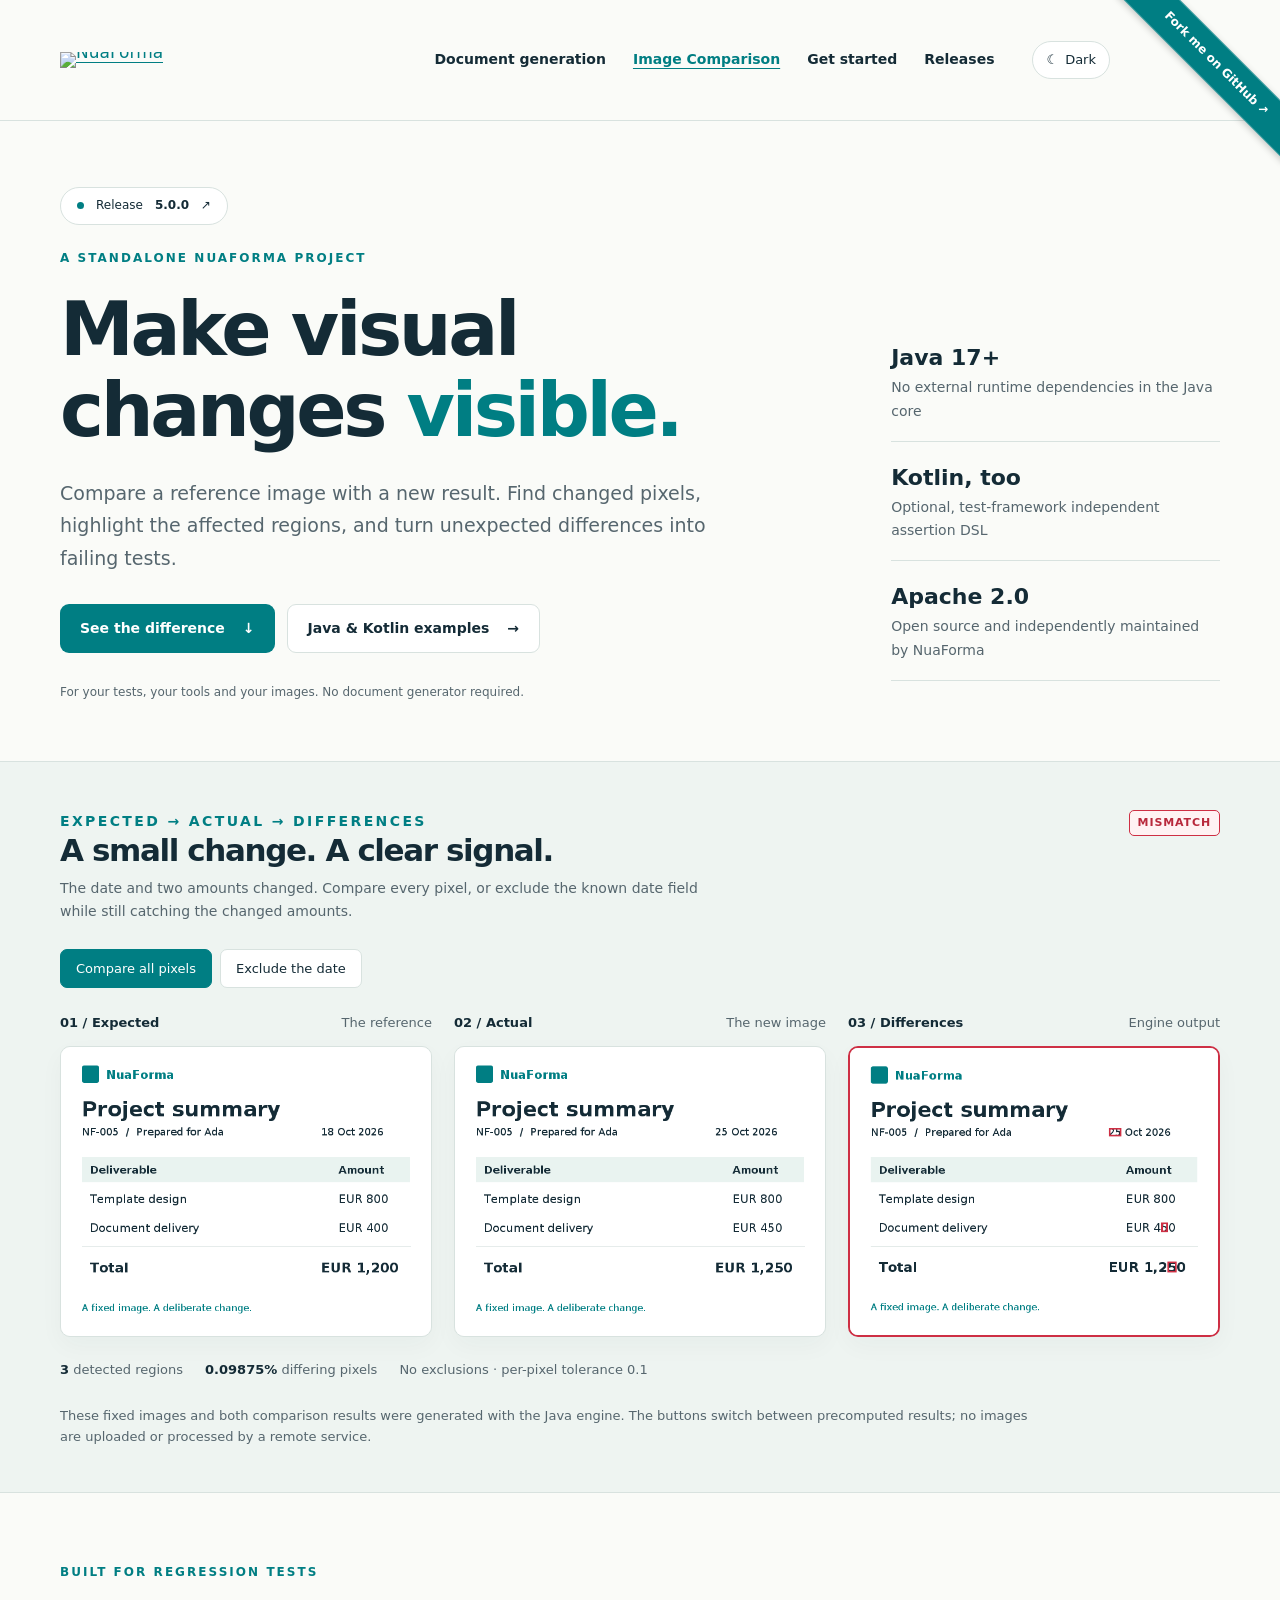
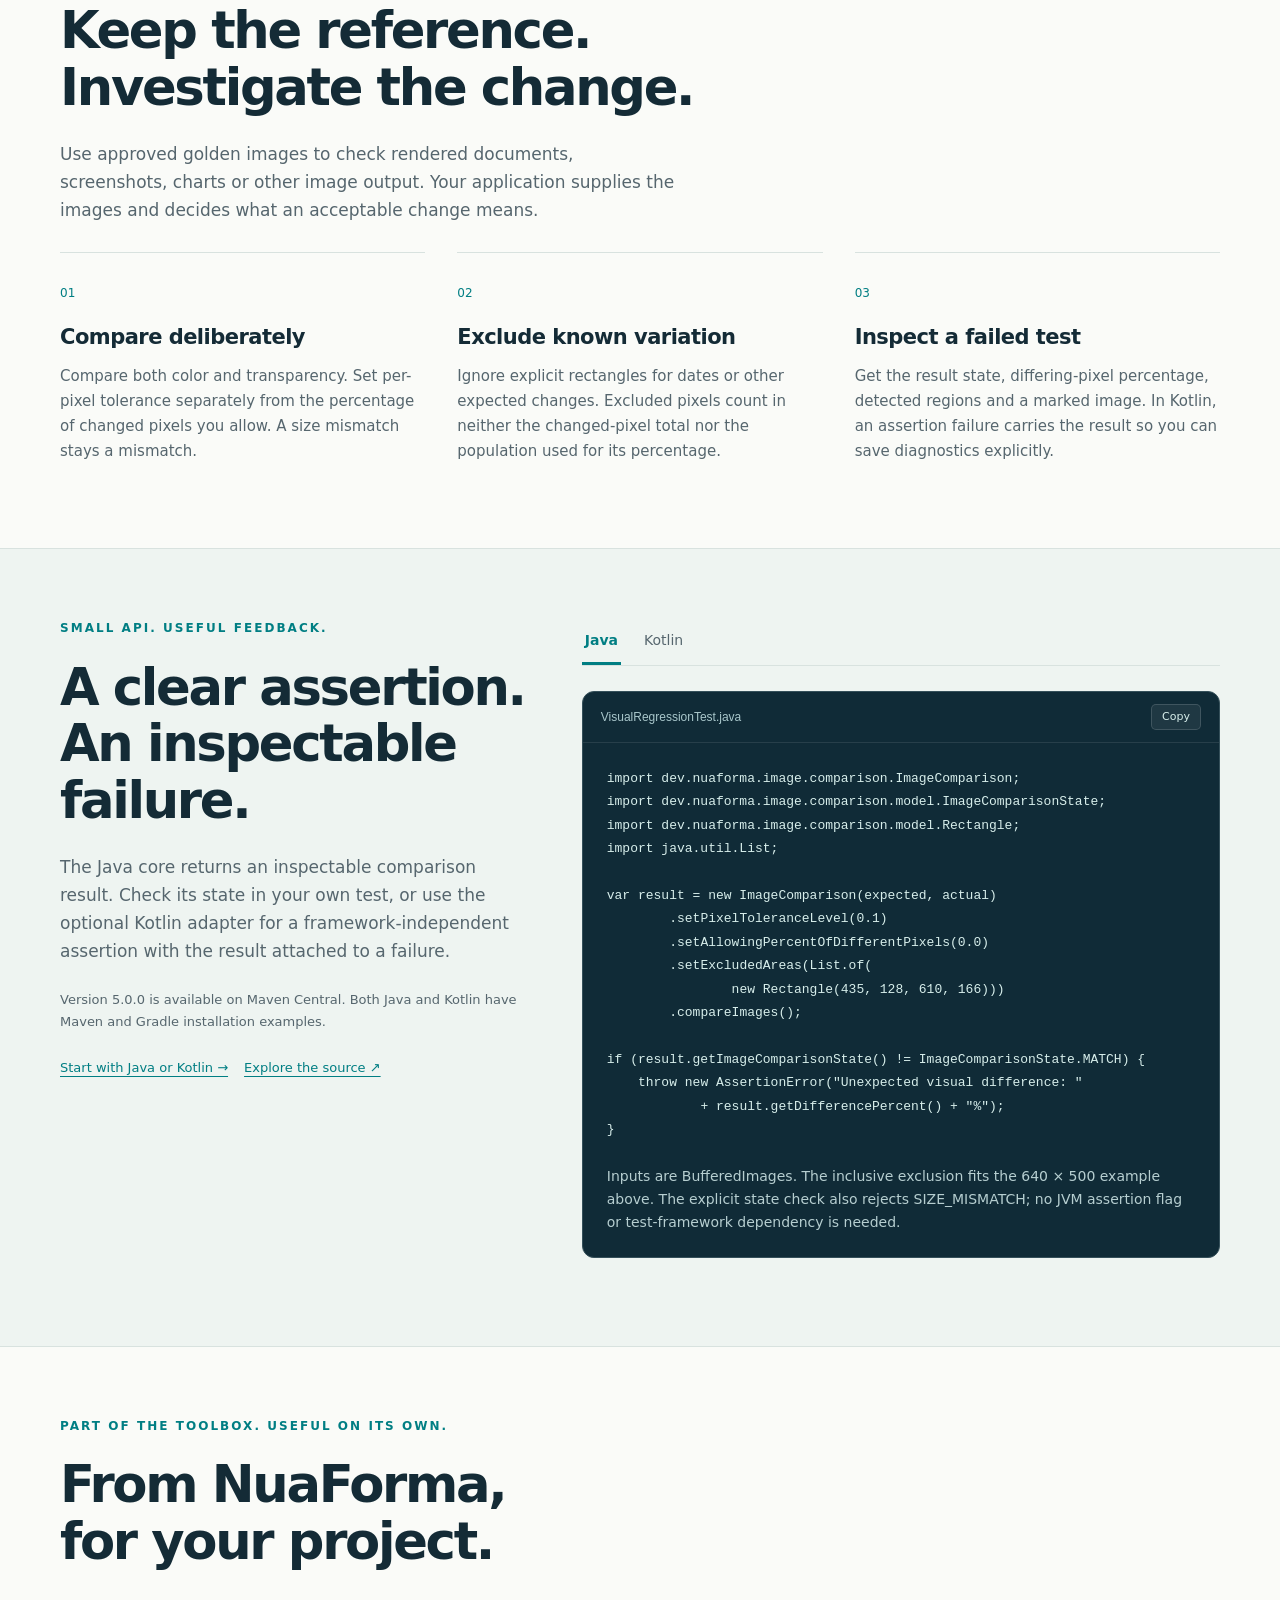
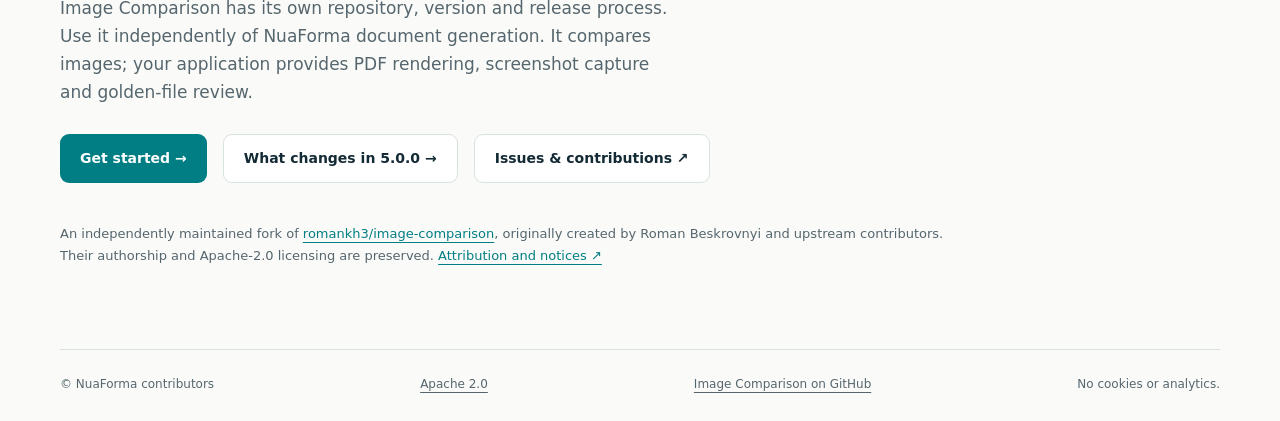
==== site/image-comparison/index.html @ 79248afc "feat(site): introduce Image Comparison 5.0.0 Add the companion project pages, engine-generated compa" ====
<!doctype html>
<html lang="en">
<head>
  <meta charset="utf-8">
  <meta name="viewport" content="width=device-width, initial-scale=1">
  <meta name="description" content="NuaForma Image Comparison: a standalone Java 17 image comparison library with an optional Kotlin assertion DSL. Find visual changes, inspect regions and exclude known differences.">
  <meta name="color-scheme" content="light dark">
  <title>Image Comparison — NuaForma</title>
  <link rel="icon" href="../assets/nuaforma-icon.png">
  <link rel="stylesheet" href="../styles.css">
  <link rel="stylesheet" href="../image-comparison.css">
  <script src="../app.js" defer></script>
  <script src="demo.js" defer></script>
</head>
<body class="comparison-page">
  <a class="skip-link" href="#main">Skip to content</a>
  <div class="fork-corner"><a class="fork-banner" href="https://github.com/NuaForma/image-comparison">Fork me on GitHub <span aria-hidden="true">↗</span></a></div>
  <div class="site-masthead"><header class="site-header wrap">
    <a class="brand" href="../index.html" aria-label="NuaForma home"><img class="logo-light" src="../assets/nuaforma-light.png" alt="NuaForma"><img class="logo-dark" src="../assets/nuaforma-dark-transparent.png" alt="NuaForma"></a>
    <button class="nav-toggle" id="nav-toggle" type="button" aria-expanded="false" aria-controls="main-navigation"><span aria-hidden="true">☰</span> Menu</button>
    <nav id="main-navigation" aria-label="Main navigation"><a href="../index.html">Document generation</a><a href="index.html" aria-current="page">Image Comparison</a><a href="docs/index.html">Get started</a><a href="releases/index.html">Releases</a></nav>
    <button class="theme-toggle" id="theme-toggle" type="button" aria-label="Switch color theme"><span id="theme-icon" aria-hidden="true">◐</span><span id="theme-label">Theme</span></button>
  </header></div>
  <main id="main">
    <section class="comparison-hero wrap">
      <div>
        <a class="release-banner" href="https://github.com/NuaForma/image-comparison/releases/tag/v5.0.0"><span class="status-dot" aria-hidden="true"></span><span>Release</span><strong>5.0.0</strong><span aria-hidden="true">↗</span></a>
        <p class="eyebrow">A STANDALONE NUAFORMA PROJECT</p>
        <h1>Make visual<br>changes <em>visible.</em></h1>
        <p class="lead">Compare a reference image with a new result. Find changed pixels, highlight the affected regions, and turn unexpected differences into failing tests.</p>
        <div class="actions"><a class="button primary" href="#comparison-example">See the difference <span aria-hidden="true">↓</span></a><a class="button secondary" href="docs/index.html">Java &amp; Kotlin examples <span aria-hidden="true">→</span></a></div>
        <p class="hero-note">For your tests, your tools and your images. No document generator required.</p>
      </div>
      <ul class="comparison-facts"><li><strong>Java 17+</strong><span>No external runtime dependencies in the Java core</span></li><li><strong>Kotlin, too</strong><span>Optional, test-framework independent assertion DSL</span></li><li><strong>Apache 2.0</strong><span>Open source and independently maintained by NuaForma</span></li></ul>
    </section>
    <section class="comparison-demo" id="comparison-example" aria-labelledby="demo-heading"><div class="wrap">
      <div class="comparison-demo-heading"><div><p class="eyebrow">EXPECTED → ACTUAL → DIFFERENCES</p><h2 id="demo-heading">A small change. A clear signal.</h2><p>The date and two amounts changed. Compare every pixel, or exclude the known date field while still catching the changed amounts.</p></div><span class="mismatch-badge">MISMATCH</span></div>
      <div class="comparison-controls" role="group" aria-label="Example comparison policy"><button type="button" data-comparison="all-pixels" aria-pressed="true">Compare all pixels</button><button type="button" data-comparison="exclude-date" aria-pressed="false">Exclude the date</button></div>
      <div class="comparison-triptych">
        <figure><figcaption>01 / Expected <span>The reference</span></figcaption><img src="expected.png" width="640" height="500" alt="Reference project summary dated 18 October, document delivery EUR 400 and total EUR 1,200."></figure>
        <figure><figcaption>02 / Actual <span>The new image</span></figcaption><img src="actual.png" width="640" height="500" alt="New summary dated 25 October, with document delivery changed to EUR 450 and total EUR 1,250."></figure>
        <figure><figcaption>03 / Differences <span>Engine output</span></figcaption><img id="comparison-result" src="all-pixels.png" width="640" height="500" alt="Actual image with red outlines around the changed date and two changed amounts."></figure>
      </div>
      <div class="comparison-status" role="status" aria-live="polite" aria-atomic="true"><span><strong id="comparison-regions">3</strong> detected regions</span><span><strong id="comparison-percent">0.09875%</strong> differing pixels</span><span id="comparison-policy">No exclusions · per-pixel tolerance 0.1</span></div>
      <p class="plain-note">These fixed images and both comparison results were generated with the Java engine. The buttons switch between precomputed results; no images are uploaded or processed by a remote service.</p>
      <noscript><p class="plain-note">JavaScript is optional. <a href="exclude-date.png">View the result with the date excluded.</a></p></noscript>
    </div></section>
    <section class="section wrap">
      <div class="section-heading"><p class="eyebrow">BUILT FOR REGRESSION TESTS</p><h2>Keep the reference.<br>Investigate the change.</h2><p>Use approved golden images to check rendered documents, screenshots, charts or other image output. Your application supplies the images and decides what an acceptable change means.</p></div>
      <div class="capability-grid"><article><span class="feature-number">01</span><h3>Compare deliberately</h3><p>Compare both color and transparency. Set per-pixel tolerance separately from the percentage of changed pixels you allow. A size mismatch stays a mismatch.</p></article><article><span class="feature-number">02</span><h3>Exclude known variation</h3><p>Ignore explicit rectangles for dates or other expected changes. Excluded pixels count in neither the changed-pixel total nor the population used for its percentage.</p></article><article><span class="feature-number">03</span><h3>Inspect a failed test</h3><p>Get the result state, differing-pixel percentage, detected regions and a marked image. In Kotlin, an assertion failure carries the result so you can save diagnostics explicitly.</p></article></div>
    </section>
    <section class="developer-section" id="code-examples"><div class="section wrap code-intro">
      <div><p class="eyebrow">SMALL API. USEFUL FEEDBACK.</p><h2>A clear assertion.<br>An inspectable failure.</h2><p>The Java core returns an inspectable comparison result. Check its state in your own test, or use the optional Kotlin adapter for a framework-independent assertion with the result attached to a failure.</p><p class="plain-note">Version 5.0.0 is available on Maven Central. Both Java and Kotlin have Maven and Gradle installation examples.</p><div class="link-row"><a href="docs/index.html">Start with Java or Kotlin →</a><a href="https://github.com/NuaForma/image-comparison">Explore the source ↗</a></div></div>
      <div>
      <div class="tabs" role="tablist" aria-label="Comparison example language"><button id="tab-example-java" role="tab" aria-selected="true" aria-controls="panel-example-java" tabindex="0">Java</button><button id="tab-example-kotlin" role="tab" aria-selected="false" aria-controls="panel-example-kotlin" tabindex="-1">Kotlin</button></div>
      <section id="panel-example-java" role="tabpanel" aria-labelledby="tab-example-java"><div class="code-window"><div class="code-window-bar"><span>VisualRegressionTest.java</span><button class="copy" type="button" data-copy="comparison-java">Copy</button></div><pre><code id="comparison-java">import dev.nuaforma.image.comparison.ImageComparison;
import dev.nuaforma.image.comparison.model.ImageComparisonState;
import dev.nuaforma.image.comparison.model.Rectangle;
import java.util.List;

var result = new ImageComparison(expected, actual)
        .setPixelToleranceLevel(0.1)
        .setAllowingPercentOfDifferentPixels(0.0)
        .setExcludedAreas(List.of(
                new Rectangle(435, 128, 610, 166)))
        .compareImages();

if (result.getImageComparisonState() != ImageComparisonState.MATCH) {
    throw new AssertionError("Unexpected visual difference: "
            + result.getDifferencePercent() + "%");
}</code></pre><p>Inputs are BufferedImages. The inclusive exclusion fits the 640 × 500 example above. The explicit state check also rejects SIZE_MISMATCH; no JVM assertion flag or test-framework dependency is needed.</p></div></section>
      <section id="panel-example-kotlin" role="tabpanel" aria-labelledby="tab-example-kotlin" hidden><div class="code-window"><div class="code-window-bar"><span>VisualRegressionTest.kt</span><button class="copy" type="button" data-copy="comparison-kotlin">Copy</button></div><pre><code id="comparison-kotlin">import dev.nuaforma.image.comparison.kotlin.assertImagesMatch

assertImagesMatch(expected, actual, "report preview") {
    pixelTolerance = 0.1
    allowedDifferentPixelsPercent = 0.0
    excludeRectangle(435, 128, 610, 166)
}</code></pre><p>Inputs are BufferedImages. The example rectangle is inclusive and fits the 640 × 500 images above. Diagnostics are saved only when your code requests it.</p></div></section>
      </div>
    </div></section>
    <section class="section wrap">
      <div class="section-heading"><p class="eyebrow">PART OF THE TOOLBOX. USEFUL ON ITS OWN.</p><h2>From NuaForma,<br>for your project.</h2><p>Image Comparison has its own repository, version and release process. Use it independently of NuaForma document generation. It compares images; your application provides PDF rendering, screenshot capture and golden-file review.</p></div>
      <div class="link-row"><a class="button primary" href="docs/index.html">Get started →</a><a class="button secondary" href="releases/index.html">What changes in 5.0.0 →</a><a class="button secondary" href="https://github.com/NuaForma/image-comparison/issues">Issues &amp; contributions ↗</a></div>
      <p class="attribution">An independently maintained fork of <a href="https://github.com/romankh3/image-comparison">romankh3/image-comparison</a>, originally created by Roman Beskrovnyi and upstream contributors. Their authorship and Apache-2.0 licensing are preserved. <a href="https://github.com/NuaForma/image-comparison/blob/main/NOTICE">Attribution and notices ↗</a></p>
    </section>
  </main>
  <footer class="wrap"><span>© NuaForma contributors</span><a href="https://github.com/NuaForma/image-comparison/blob/main/LICENSE">Apache 2.0</a><a href="https://github.com/NuaForma/image-comparison">Image Comparison on GitHub</a><span>No cookies or analytics.</span></footer>
  <div class="sr-only" id="copy-status" role="status" aria-live="polite"></div>
</body>
</html>
---- site/styles.css ----
@charset "UTF-8";
:root{color-scheme:light;--bg:#fafbf8;--surface:#fff;--soft:#eef4f1;--ink:#142b36;--muted:#56666e;--teal:#007e83;--teal-soft:#d9efeb;--line:#d8e2df;--code:#102b37;--code-ink:#d7eeeb;--shadow:0 24px 70px #173b4820;--radius:18px}
@media(prefers-color-scheme:dark){:root:not([data-theme=light]){color-scheme:dark;--bg:#0b1921;--surface:#11252e;--soft:#102a32;--ink:#ebf3ef;--muted:#adbdc2;--teal:#65d8cf;--teal-soft:#163a3d;--line:#29414a;--code:#08151e;--code-ink:#d7eeeb;--shadow:0 24px 70px #0005}}
:root[data-theme=dark]{color-scheme:dark;--bg:#0b1921;--surface:#11252e;--soft:#102a32;--ink:#ebf3ef;--muted:#adbdc2;--teal:#65d8cf;--teal-soft:#163a3d;--line:#29414a;--code:#08151e;--code-ink:#d7eeeb;--shadow:0 24px 70px #0005}
*{box-sizing:border-box}html{scroll-behavior:smooth;scroll-padding-top:30px}body{margin:0;background:var(--bg);color:var(--ink);font:17px/1.65 "Segoe UI",system-ui,sans-serif}button,a{-webkit-tap-highlight-color:transparent}a{color:var(--teal);text-underline-offset:4px}a:hover{text-decoration-thickness:2px}button{font:inherit;cursor:pointer}button:focus-visible,a:focus-visible,summary:focus-visible{outline:3px solid var(--teal);outline-offset:5px}h1,h2,h3,p{margin-top:0}h1,h2,h3{line-height:1.1;letter-spacing:-.045em;font-weight:650}h1{font-size:clamp(48px,5.8vw,82px);margin-bottom:25px}h1 em{font-style:normal;color:var(--teal)}h2{font-size:clamp(36px,4vw,54px);margin-bottom:25px}h3{font-size:23px;letter-spacing:-.025em}p{color:var(--muted)}.wrap{width:min(1160px,calc(100% - 72px));margin-inline:auto}.site-header{min-height:120px;display:flex;align-items:center;gap:38px;padding-right:55px}.brand{margin-right:auto;display:block;line-height:0}.brand img{width:170px;height:auto}.logo-dark{display:none}:root[data-theme=dark] .logo-light{display:none}:root[data-theme=dark] .logo-dark{display:block}@media(prefers-color-scheme:dark){:root:not([data-theme=light]) .logo-light{display:none}:root:not([data-theme=light]) .logo-dark{display:block}}nav{display:flex;gap:27px;font-size:14px;font-weight:600}nav a{color:var(--ink);text-decoration:none}.theme-toggle{display:flex;align-items:center;gap:7px;border:1px solid var(--line);border-radius:25px;padding:7px 13px;background:var(--surface);font-size:13px;color:var(--ink)}.fork-banner{position:absolute;top:26px;right:0;padding:7px 14px;background:#007e83;color:#fff;border-radius:7px 0 0 7px;font-size:12px;text-decoration:none;font-weight:600;z-index:2}.hero{display:grid;grid-template-columns:1.08fr 1fr;gap:50px;align-items:center;padding-top:57px;padding-bottom:95px}.eyebrow{font-size:12px;letter-spacing:.17em;font-weight:700;color:var(--teal);margin-bottom:20px}.release-banner{display:inline-flex;gap:12px;align-items:center;flex-wrap:wrap;border:1px solid var(--line);background:var(--surface);border-radius:30px;font-size:12px;padding:8px 16px;text-decoration:none;margin-bottom:35px;color:var(--ink)}.status-dot{width:7px;height:7px;border-radius:50%;background:var(--teal)}.lead{font-size:19px;line-height:1.7;max-width:490px}.actions,.kit-actions{display:flex;flex-wrap:wrap;gap:12px;margin:30px 0}.button{display:inline-flex;align-items:center;justify-content:center;gap:18px;padding:13px 20px;border-radius:9px;font-size:14px;font-weight:650;text-decoration:none;line-height:1.5}.primary{background:#007e83;color:#fff}.primary:hover{background:#00666c}.secondary{border:1px solid var(--line);color:var(--ink);background:var(--surface)}.hero-note,.release-note{font-size:12px;margin-bottom:8px}.release-note{color:var(--teal)}.document-scene{position:relative;padding:80px 12px 35px 65px}.paper-preview{background:#fff;color:#142b36;border:1px solid #e4eae8;border-radius:3px 18px 3px 3px;padding:28px 34px;box-shadow:var(--shadow);transform:rotate(3deg);min-height:340px}.paper-brand{display:flex;align-items:center;gap:7px;font-size:11px;font-weight:700;color:#007e83;margin-bottom:35px}.mini-mark{font-size:24px;font-weight:800}.paper-reference{margin-left:auto;font-weight:400;color:#77858b}.paper-preview h2{font-size:25px;margin-bottom:12px;letter-spacing:-.02em}.paper-preview p{font-size:12px;color:#57666e}.paper-line{height:5px;background:#e7edeb;border-radius:2px;margin:13px 0;width:95%}.paper-line.short{width:68%}.paper-preview table{font-size:11px;width:100%;border-collapse:collapse;margin:24px 0}.paper-preview th,.paper-preview td{text-align:left;padding:10px;border-bottom:1px solid #d9e3e0}.paper-preview th{background:#edf4f1;color:#007e83}.paper-foot{display:block;font-size:10px;color:#78898b;margin-top:33px}.data-note{position:absolute;top:8px;left:0;z-index:1;background:var(--code);border-radius:12px;padding:17px 23px;box-shadow:var(--shadow);transform:rotate(-3deg);font-size:12px;color:var(--code-ink)}.data-note pre{margin:7px 0 0}.code-label{font-size:9px;color:#76d9ca;letter-spacing:.18em}.output-note{position:absolute;bottom:15px;right:0;z-index:1;box-shadow:var(--shadow);padding:12px 21px;background:var(--teal-soft);border:1px solid var(--line);border-radius:12px;color:var(--teal);font-size:13px;font-weight:700;transform:rotate(-4deg)}.output-note span{margin-right:8px}.format-strip{border-block:1px solid var(--line);padding:23px 0;font-size:13px;color:var(--muted)}.format-strip .wrap{display:flex;justify-content:center;flex-wrap:wrap;gap:17px;align-items:center}.format-strip strong{font-weight:600;color:var(--ink)}.section{padding-top:95px;padding-bottom:95px}.section-heading{max-width:690px;margin-bottom:48px}.section-heading>p:last-child{max-width:620px}.capability-grid{display:grid;grid-template-columns:repeat(4,1fr);gap:32px}.capability-grid article{border-top:1px solid var(--line);padding-top:24px}.feature-number{font-size:12px;color:var(--teal)}.capability-grid h3{margin:21px 0 15px;font-size:21px}.capability-grid p{font-size:15px}.plain-note{font-size:13px;max-width:970px;margin:24px 0 0}.developer-section{background:var(--soft);border-block:1px solid var(--line)}.developer-layout{display:grid;grid-template-columns:1fr 1.1fr;gap:60px;align-items:start}.check-list{padding:0;list-style:none;font-size:15px}.check-list li{padding:7px 0}.check-list li:before{content:"✓";color:var(--teal);padding-right:12px}.link-row{display:flex;flex-wrap:wrap;gap:16px;font-size:13px;margin-top:25px}.code-window{background:var(--code);color:var(--code-ink);border-radius:12px;overflow:hidden;border:1px solid #35505a}.code-window-bar{display:flex;align-items:center;gap:15px;padding:12px 18px;border-bottom:1px solid #ffffff18;font:12px/1.4 "Segoe UI",sans-serif;color:#a9c7cb}.window-dots{font-size:8px;color:#51838d;letter-spacing:3px}.copy{margin-left:auto;background:#ffffff10;border:1px solid #ffffff25;color:#d7eeeb;border-radius:5px;padding:3px 10px;font:11px/1.6 system-ui}.copy:hover{background:#ffffff20}pre{margin:0;padding:24px;overflow:auto;font:13px/1.8 Consolas,monospace;tab-size:2}.code-window>p{color:#b6ced0;font-size:12px;padding:0 24px 22px;margin:0}.code-window a{color:#70d6cb}.roadmap{display:grid;grid-template-columns:1fr 2fr;gap:50px;border-block:1px solid var(--line);padding:30px 0;margin:55px 0 40px}.roadmap h3{margin-bottom:0}.roadmap p{font-size:14px}.roadmap .eyebrow{font-size:10px;margin-bottom:12px}.roadmap a{font-size:13px}details{border:1px solid var(--line);border-radius:12px;background:var(--surface)}summary{cursor:pointer;font-weight:600;padding:20px 25px;font-size:20px;list-style:none}summary::-webkit-details-marker{display:none}.deploy>summary{display:flex;justify-content:space-between;align-items:center}.summary-hint{font-size:12px;font-weight:400;color:var(--muted)}.summary-hint span{font-size:22px;margin-left:16px}.deploy[open] .summary-hint span{display:inline-block;transform:rotate(45deg)}.deploy-content{padding:0 25px 30px}.deploy-content>p{font-size:14px}.tabs{display:flex;border-bottom:1px solid var(--line);gap:20px;margin:25px 0}.tabs button{border:0;border-bottom:3px solid transparent;padding:10px 3px;background:none;color:var(--muted);font-size:14px}.tabs [aria-selected=true]{color:var(--teal);border-color:var(--teal);font-weight:700}[role=tabpanel] p{font-size:14px}[role=tabpanel] .code-window{margin:20px 0}[role=tabpanel] h3{margin-top:30px}.example-layout{display:grid;grid-template-columns:290px 1fr;gap:40px;margin-top:35px}.scenario-list{display:flex;flex-direction:column;gap:8px}.scenario-button{text-align:left;border:1px solid var(--line);background:var(--surface);color:var(--ink);border-radius:10px;padding:17px;font-size:14px;line-height:1.5}.scenario-button small{display:block;color:var(--muted);font-size:11px;margin-top:5px}.scenario-button[aria-pressed=true]{border-color:var(--teal);background:var(--teal-soft)}.scenario-content h3{margin-bottom:15px}.scenario-content>p{font-size:14px}.expected-result{border-left:2px solid var(--teal);padding-left:16px}.json-scroll{max-height:500px}.text-link{display:inline-block;font-size:13px;margin:15px 0}.instructions{margin-top:45px}.instructions>summary{font-size:16px}.instructions>div{padding:0 25px 25px;font-size:14px}.instructions li{margin-bottom:12px}.instructions .code-window{margin:24px 0}.api-section{background:var(--surface);border-block:1px solid var(--line)}.endpoint-list article{display:grid;grid-template-columns:60px minmax(220px,1fr) 1.8fr;gap:25px;align-items:start;border-top:1px solid var(--line);padding:23px 0}.method{font-size:11px;font-weight:700;padding:4px 6px;border-radius:4px;text-align:center;max-width:54px;background:var(--teal-soft);color:var(--teal)}.method.post{background:var(--soft);color:var(--ink)}.endpoint-list code{font-size:13px;overflow-wrap:anywhere}.endpoint-list p{font-size:14px;margin:0}.closing{padding-block:90px;max-width:740px;text-align:center}.closing p{max-width:610px;margin-inline:auto}.closing .button{margin:12px 0 28px}.alpha-warning{font-size:12px}footer{display:flex;flex-wrap:wrap;gap:23px;justify-content:space-between;padding-block:25px;border-top:1px solid var(--line);font-size:12px;color:var(--muted)}footer a{color:var(--muted)}.sr-only,.skip-link:not(:focus){position:absolute;width:1px;height:1px;padding:0;overflow:hidden;clip:rect(0,0,0,0);white-space:nowrap;border:0}.skip-link:focus{position:absolute;top:0;left:15px;z-index:20;padding:15px;background:var(--surface)}code{font-family:Consolas,monospace}p code,li code{font-size:.88em;background:var(--soft);padding:2px 4px;border-radius:3px}[hidden]{display:none!important}
@media(max-width:1050px){.site-header{padding-right:0;padding-top:40px;gap:20px}nav{gap:18px}.hero{gap:20px}.document-scene{padding-left:40px}.capability-grid{grid-template-columns:repeat(2,1fr)}.developer-layout{gap:30px}.endpoint-list article{grid-template-columns:60px 1fr}.endpoint-list p{grid-column:2}.example-layout{grid-template-columns:240px 1fr}}
@media(max-width:720px){.wrap{width:calc(100% - 36px)}.site-header{flex-wrap:wrap;min-height:140px;padding-top:45px;gap:18px}.brand img{width:140px}.theme-toggle{margin-left:auto}nav{order:3;width:100%;font-size:12px;justify-content:space-between}.hero{grid-template-columns:1fr;padding-block:40px 60px;gap:25px}.hero-copy .lead{font-size:17px}.document-scene{max-width:440px;width:100%;margin-inline:auto;padding-top:100px}.paper-preview{min-height:320px}.data-note{font-size:11px}.hero-note{font-size:11px}.section{padding-block:60px}.section-heading{margin-bottom:32px}.capability-grid{gap:23px}.capability-grid h3{font-size:19px}.developer-layout,.roadmap,.example-layout{grid-template-columns:1fr;gap:25px}.scenario-list{display:grid;grid-template-columns:1fr 1fr;gap:8px}.scenario-button{padding:12px;font-size:12px}.kit-actions .button{width:100%}.deploy-content{padding-inline:16px}summary{padding-inline:16px}.summary-hint{font-size:10px}.code-window pre{padding:18px;font-size:11px}.endpoint-list article{gap:15px}.closing{padding-block:65px}.fork-banner{top:8px;font-size:10px}.release-banner{gap:8px;font-size:11px}.format-strip .wrap{gap:8px;text-align:center}.format-strip strong:last-of-type{width:100%;font-size:12px}}
@media(prefers-reduced-motion:reduce){html{scroll-behavior:auto}*{transition:none!important;animation:none!important}}
.fork-corner{position:absolute;top:0;right:0;width:170px;height:170px;overflow:hidden;pointer-events:none;z-index:2}
.fork-corner .fork-banner{top:44px;right:-56px;width:240px;padding:9px 0;text-align:center;transform:rotate(45deg);border-radius:0;pointer-events:auto;box-shadow:0 2px 7px #0003;border-block:1px solid #ffffff40}
.fork-corner .fork-banner:focus-visible{outline-offset:-4px;outline-color:#fff}
.document-scene{padding-top:135px}.data-note pre{padding:0;line-height:1.7}
.security-overview{margin-top:64px;padding-top:48px;border-top:1px solid var(--line)}.architecture-tabs{margin-top:24px}.architecture-tabs button{white-space:normal}
@media(min-width:1051px){.site-header{padding-right:110px}}
@media(max-width:720px){.fork-corner{width:130px;height:130px}.fork-corner .fork-banner{top:34px;right:-42px;width:185px;font-size:10px;padding:7px 0}.site-header{padding-top:75px}.theme-toggle{margin-right:45px}}
.site-masthead{position:sticky;top:0;z-index:10;background:var(--bg);border-bottom:1px solid var(--line)}
.site-masthead .brand img{width:132px;max-height:100px;object-fit:contain;object-position:left center}
.nav-toggle{display:none;align-items:center;gap:7px;border:1px solid var(--line);border-radius:8px;padding:7px 10px;background:var(--surface);color:var(--ink);font-size:13px}
html{scroll-padding-top:145px}.fork-corner{z-index:11}
.template-grid{display:grid;grid-template-columns:repeat(2,minmax(0,1fr));gap:36px}.template-grid article{min-width:0;border-top:1px solid var(--line);padding-top:24px}.template-grid p,.template-nesting p{font-size:15px}.template-grid .code-window{margin:20px 0}.template-grid pre{white-space:pre-wrap;overflow-wrap:anywhere}
.template-nesting{display:grid;grid-template-columns:1fr 1.1fr;gap:40px;align-items:start;margin-top:48px}.template-nesting>div{min-width:0}.template-nesting pre{white-space:pre-wrap;overflow-wrap:anywhere}
.template-grid h2,.template-nesting h2{font-size:25px;letter-spacing:-.025em}
@media(max-width:1050px){.site-header{padding-top:0;gap:16px}nav{gap:16px}}
nav a[aria-current=page]{color:var(--teal);text-decoration:underline}.guide{max-width:1000px}.guide>p{max-width:850px}.guide .code-window{margin-block:22px}.guide .code-window-bar{overflow-wrap:anywhere;min-width:0}.guide .code-window-bar>span{min-width:0}.guide-step{font-size:30px;margin-top:48px}.guide .template-grid h2{font-size:25px}
@media(max-width:1050px){.site-header{flex-wrap:wrap;padding-block:16px;gap:12px}.site-header nav{order:3;width:100%;justify-content:flex-start;overflow-x:auto;white-space:nowrap;padding:5px 0}.site-header nav a{flex-shrink:0}.theme-toggle{margin-right:100px}html{scroll-padding-top:195px}}
@media(max-width:720px){html{scroll-padding-top:230px}.site-header{min-height:145px;padding-top:65px;padding-bottom:12px;gap:8px}.site-masthead .brand img{width:80px;max-height:60px}.nav-toggle{display:inline-flex}.theme-toggle{margin-left:0;margin-right:25px;padding-inline:10px}.site-header nav{display:none;flex-wrap:wrap;overflow-x:visible;gap:8px 16px;font-size:13px}.site-header nav.is-open{display:flex}.template-grid,.template-nesting{grid-template-columns:1fr;gap:25px}}
---- site/image-comparison.css ----
.companion-spotlight{border-bottom:1px solid var(--line);background:linear-gradient(120deg,var(--teal-soft),var(--bg) 80%)}
.companion-layout{display:grid;grid-template-columns:1.15fr .85fr;gap:60px;align-items:center;padding-block:62px}
.companion-layout h2{font-size:clamp(34px,3.5vw,48px);margin-bottom:16px}.companion-layout .eyebrow{margin-bottom:12px}.companion-layout p{max-width:590px;margin-bottom:16px}.companion-layout .actions{margin-bottom:0}
.companion-preview{position:relative;padding:16px;background:var(--surface);border:1px solid var(--line);border-radius:var(--radius);box-shadow:var(--shadow);transform:rotate(2deg)}.companion-preview img{display:block;width:100%;height:auto;border:1px solid #d8e2df;border-radius:5px}.companion-preview figcaption{display:flex;justify-content:space-between;gap:12px;padding-top:12px;color:var(--ink);font-size:12px;font-weight:650}
.comparison-page .comparison-hero{padding-block:66px 50px;display:grid;grid-template-columns:1.4fr .6fr;gap:64px;align-items:end}.comparison-page h1{font-size:clamp(48px,5.8vw,80px)}.comparison-page h1 em{color:var(--teal);font-style:normal}.comparison-page .lead{max-width:660px}.comparison-page .release-banner{margin-bottom:24px}.comparison-facts{list-style:none;padding:0;margin:0 0 30px}.comparison-facts li{padding:18px 0;border-bottom:1px solid var(--line);font-size:14px}.comparison-facts strong{display:block;font-size:22px;color:var(--ink);font-weight:650}.comparison-facts span{color:var(--muted)}
.comparison-demo{background:var(--soft);border-block:1px solid var(--line);padding-block:48px 44px}.comparison-demo-heading{display:flex;align-items:start;justify-content:space-between;gap:24px;margin-bottom:26px}.comparison-demo h2{font-size:31px;margin-bottom:10px}.comparison-demo-heading p{font-size:14px;max-width:650px;margin:0}.comparison-controls{display:flex;flex-wrap:wrap;gap:8px;margin-bottom:24px}.comparison-controls button{padding:8px 15px;border:1px solid var(--line);border-radius:7px;background:var(--surface);color:var(--ink);font-size:13px}.comparison-controls [aria-pressed=true]{background:#007e83;color:white;border-color:#007e83}.comparison-triptych{display:grid;grid-template-columns:repeat(3,minmax(0,1fr));gap:22px}.comparison-triptych figure{margin:0;min-width:0}.comparison-triptych figcaption{display:flex;justify-content:space-between;gap:8px;font-size:13px;color:var(--ink);font-weight:650;margin-bottom:12px}.comparison-triptych figcaption span{color:var(--muted);font-weight:400}.comparison-triptych img{display:block;width:100%;height:auto;background:white;border:1px solid var(--line);border-radius:10px;box-shadow:0 9px 25px #102b3709}.comparison-triptych figure:last-child img{border:2px solid #ce2f44}.comparison-status{display:flex;flex-wrap:wrap;gap:8px 22px;align-items:center;margin-top:22px;font-size:13px;color:var(--muted)}.comparison-status strong{color:var(--ink)}.mismatch-badge{border:1px solid #ce2f44;border-radius:5px;padding:3px 8px;color:#b8293c;background:#fff2f3;font-size:11px;font-weight:750;letter-spacing:.08em}
.comparison-page .capability-grid{grid-template-columns:repeat(3,minmax(0,1fr))}.comparison-page .section{padding-block:70px}.comparison-page .section-heading{margin-bottom:28px}.comparison-page .code-intro{display:grid;grid-template-columns:.85fr 1.15fr;gap:50px;align-items:start}.comparison-page .code-intro>div{min-width:0}.comparison-page .code-window pre{white-space:pre-wrap;overflow-wrap:anywhere}.comparison-page .code-window{margin-bottom:18px}.comparison-page .tabs{margin-top:0}.comparison-page .guide-links{padding:25px 0 0;border-top:1px solid var(--line);margin-top:38px}.comparison-page .guide-links h3{font-size:25px}.comparison-page .attribution{font-size:13px;max-width:900px;margin-top:40px}.comparison-page .doc-intro{padding-top:50px;padding-bottom:20px}.comparison-page .doc-intro h1{font-size:clamp(42px,5vw,64px)}.comparison-page .guide-step{margin-top:40px;font-size:29px}.comparison-page .guide pre{white-space:pre-wrap;overflow-wrap:anywhere}.comparison-page .release-entry{padding:30px;border:1px solid var(--line);border-radius:var(--radius);background:var(--surface);margin-block:20px 40px}.comparison-page .release-entry h2{font-size:32px}.comparison-page .release-entry li{margin-bottom:10px}.comparison-page .release-entry .eyebrow{margin-bottom:12px}
@media(max-width:1050px){.comparison-page .comparison-hero{gap:30px;grid-template-columns:1fr .55fr}.companion-layout{gap:30px}.comparison-triptych{gap:12px}}
@media(max-width:720px){.companion-layout,.comparison-page .comparison-hero,.comparison-page .code-intro{grid-template-columns:1fr;gap:20px}.companion-layout{padding-block:40px}.companion-preview{margin:15px 4px 0;max-width:440px}.comparison-page .comparison-hero{padding-block:35px}.comparison-facts{display:flex;flex-wrap:wrap;gap:10px 20px;margin:0}.comparison-facts li{flex:1;min-width:100px;font-size:12px}.comparison-facts strong{font-size:19px}.comparison-demo-heading{display:block}.comparison-triptych{grid-template-columns:1fr;gap:24px}.comparison-triptych figure{max-width:500px;width:100%;margin-inline:auto}.comparison-demo{padding-block:30px}.comparison-page .capability-grid{grid-template-columns:1fr}.comparison-page .section{padding-block:45px}.comparison-page .release-entry{padding:22px}.comparison-status{gap:8px 16px}.comparison-controls button{flex:1}.comparison-page .doc-intro{padding-top:32px}}
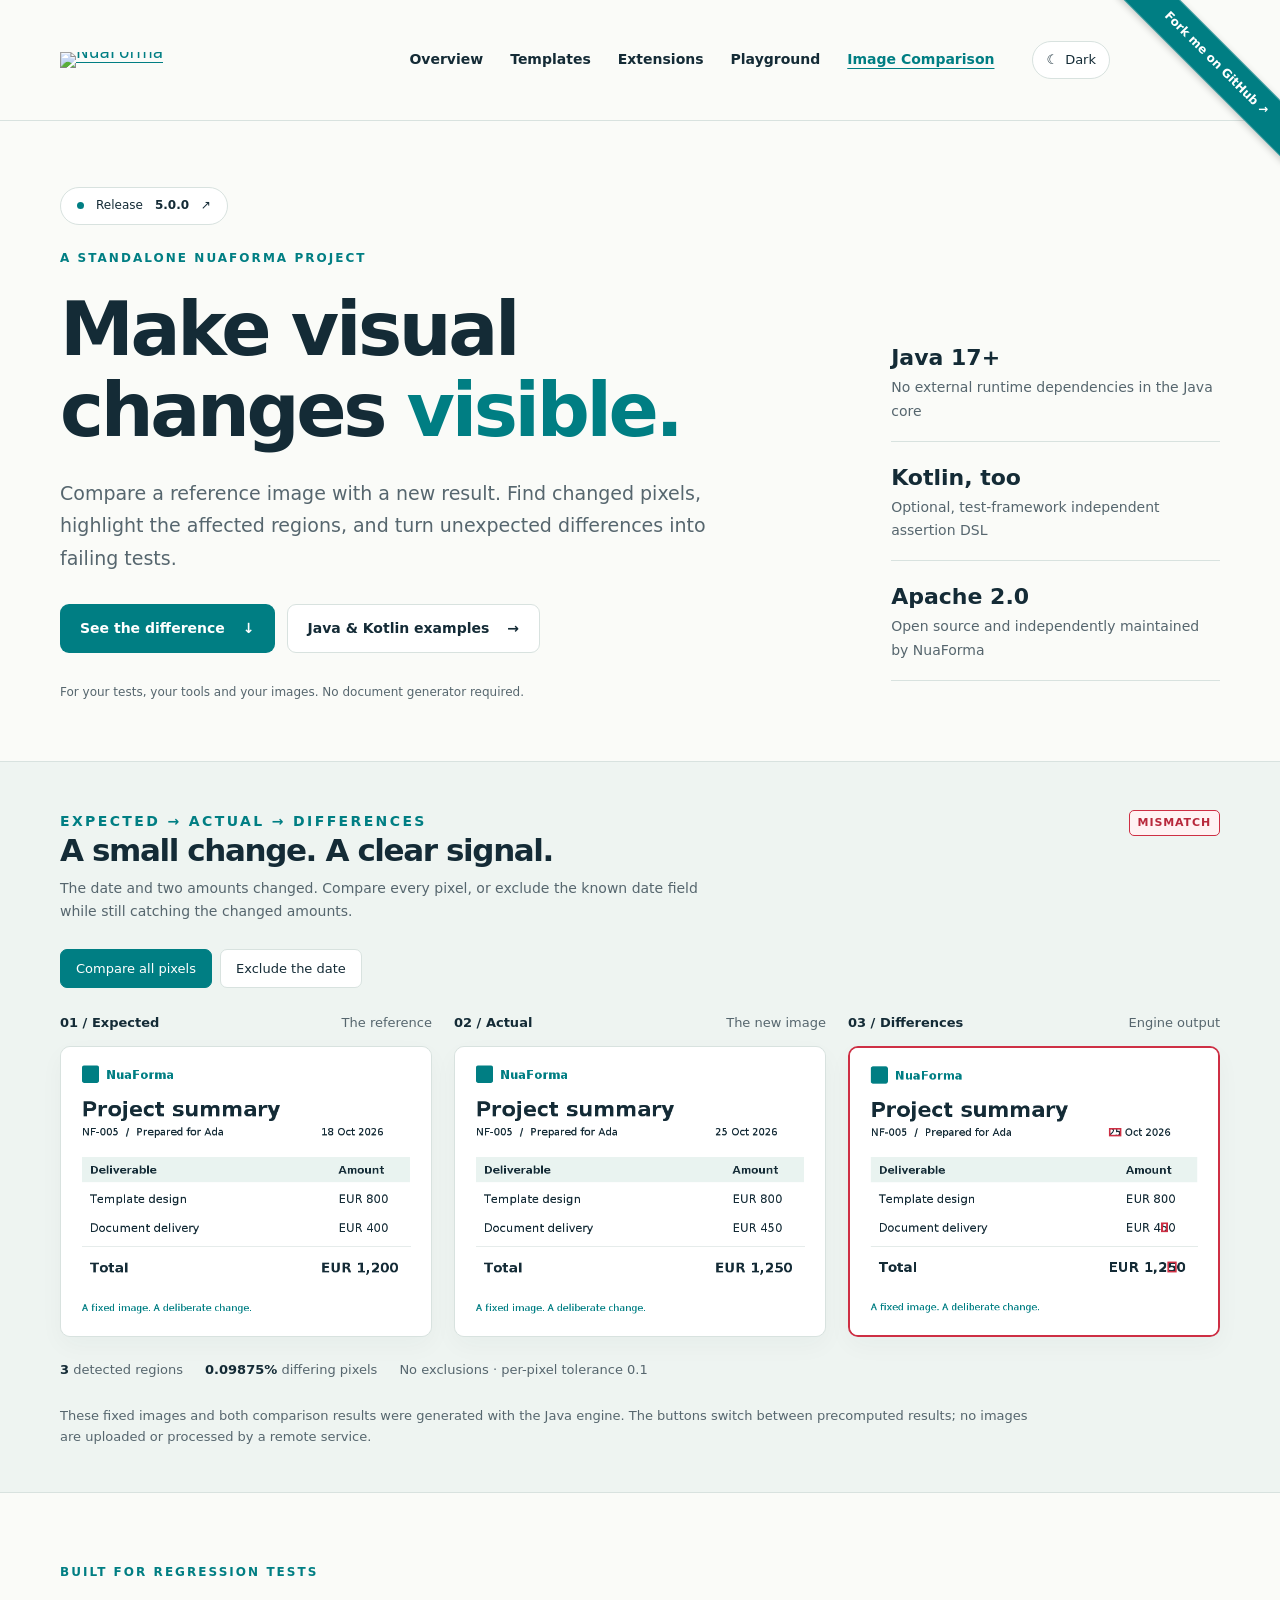
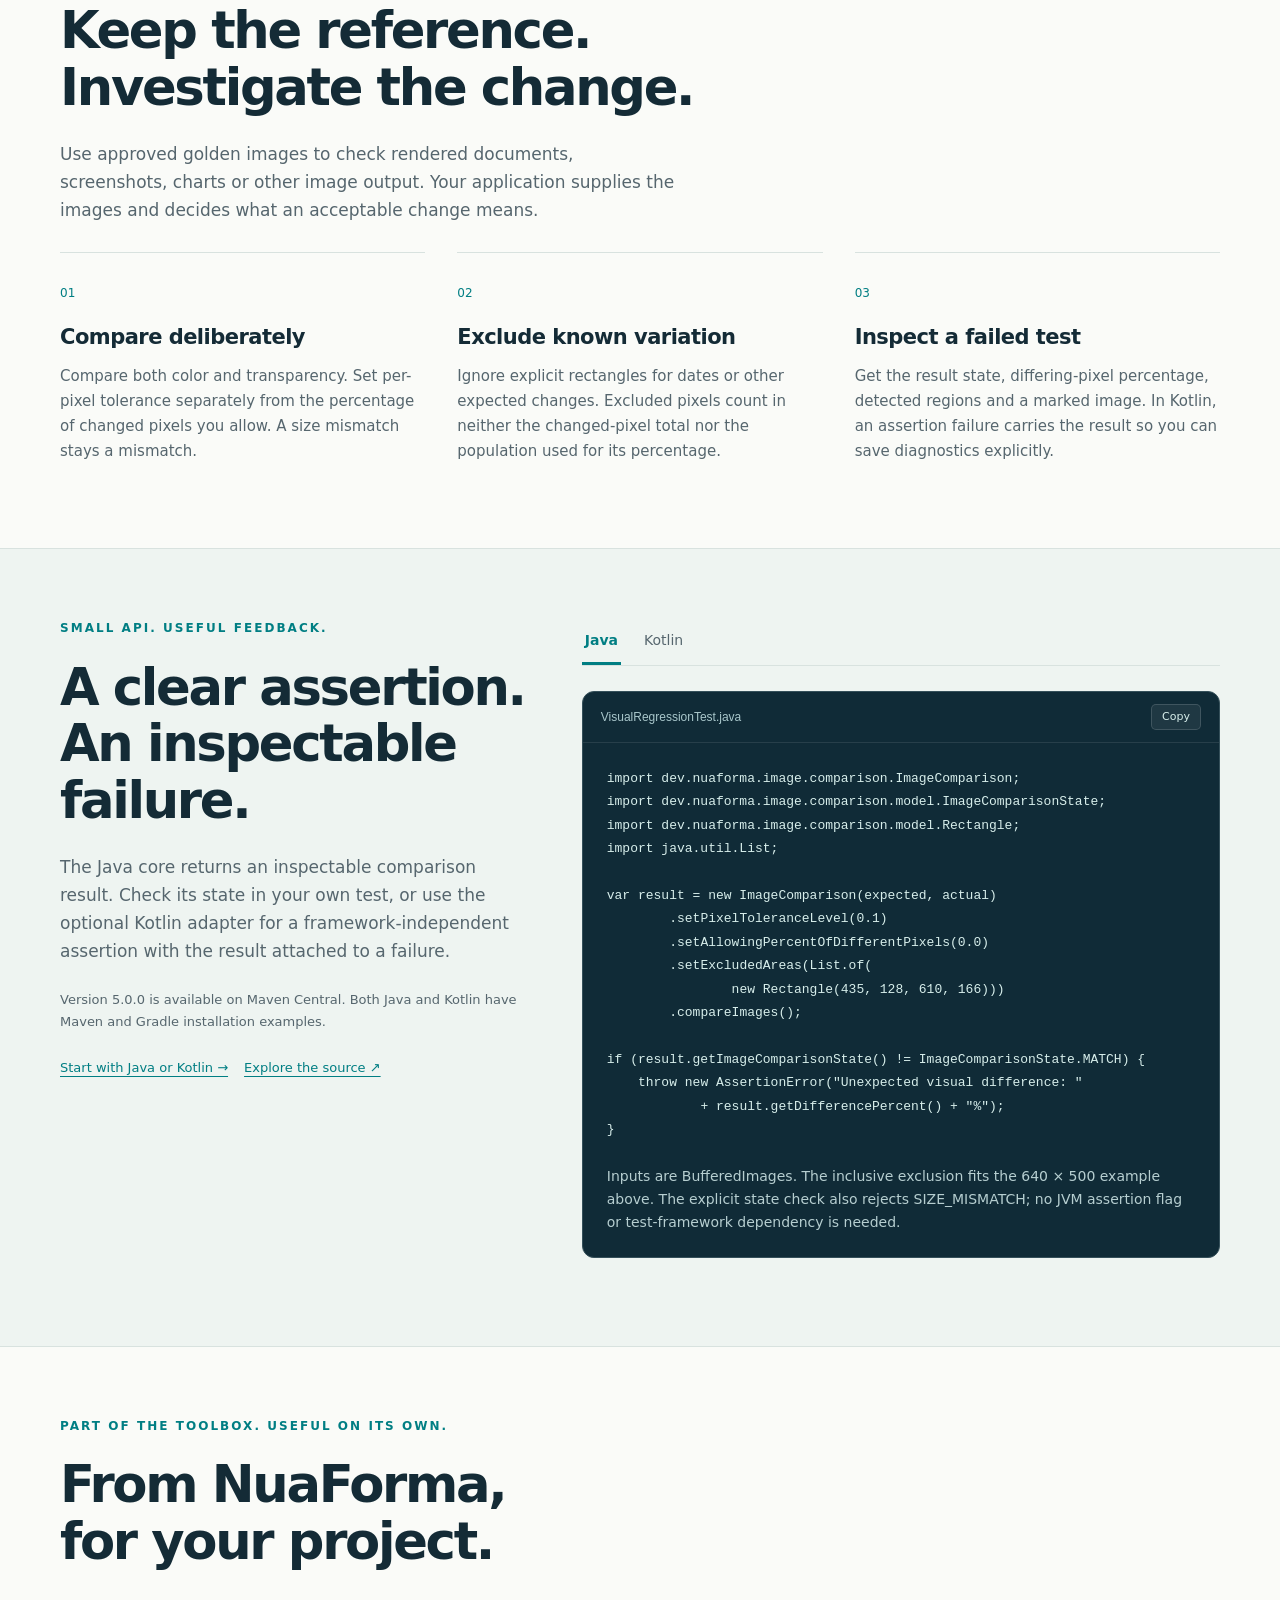
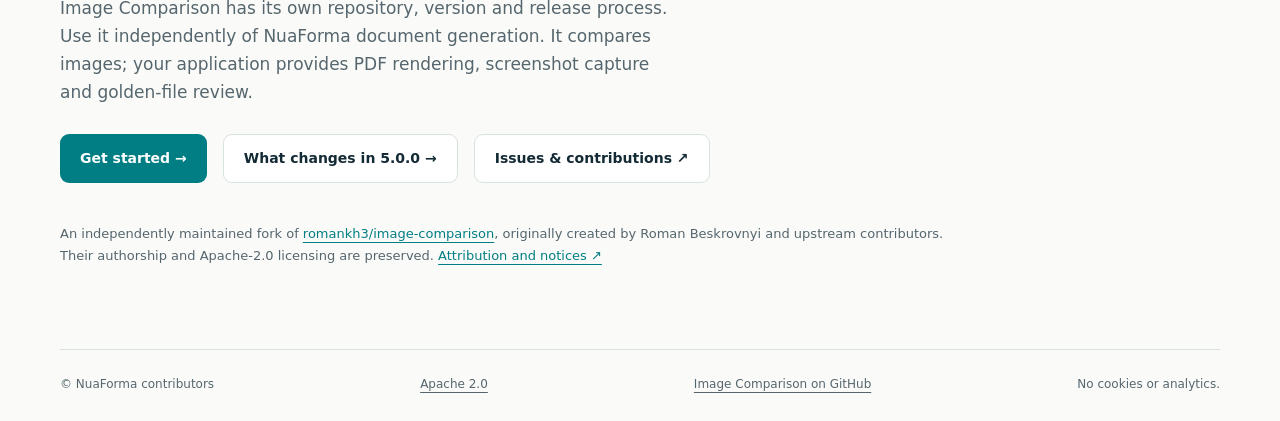
==== commit b5fb0525: "docs(site): publish alpha.4 Playground guide and diagnostics Add the reviewed dedicated Playground g" ====
--- a/site/image-comparison/index.html
+++ b/site/image-comparison/index.html
@@ -18,7 +18,7 @@
   <div class="site-masthead"><header class="site-header wrap">
     <a class="brand" href="../index.html" aria-label="NuaForma home"><img class="logo-light" src="../assets/nuaforma-light.png" alt="NuaForma"><img class="logo-dark" src="../assets/nuaforma-dark-transparent.png" alt="NuaForma"></a>
     <button class="nav-toggle" id="nav-toggle" type="button" aria-expanded="false" aria-controls="main-navigation"><span aria-hidden="true">☰</span> Menu</button>
-    <nav id="main-navigation" aria-label="Main navigation"><a href="../index.html">Document generation</a><a href="index.html" aria-current="page">Image Comparison</a><a href="docs/index.html">Get started</a><a href="releases/index.html">Releases</a></nav>
+    <nav id="main-navigation" aria-label="Main navigation"><a href="../index.html">Overview</a><a href="../templates.html">Templates</a><a href="../extensions.html">Extensions</a><a href="../playground.html">Playground</a><a href="index.html" aria-current="page">Image Comparison</a></nav>
     <button class="theme-toggle" id="theme-toggle" type="button" aria-label="Switch color theme"><span id="theme-icon" aria-hidden="true">◐</span><span id="theme-label">Theme</span></button>
   </header></div>
   <main id="main">
--- a/site/styles.css
+++ b/site/styles.css
@@ -24,3 +24,7 @@
 nav a[aria-current=page]{color:var(--teal);text-decoration:underline}.guide{max-width:1000px}.guide>p{max-width:850px}.guide .code-window{margin-block:22px}.guide .code-window-bar{overflow-wrap:anywhere;min-width:0}.guide .code-window-bar>span{min-width:0}.guide-step{font-size:30px;margin-top:48px}.guide .template-grid h2{font-size:25px}
 @media(max-width:1050px){.site-header{flex-wrap:wrap;padding-block:16px;gap:12px}.site-header nav{order:3;width:100%;justify-content:flex-start;overflow-x:auto;white-space:nowrap;padding:5px 0}.site-header nav a{flex-shrink:0}.theme-toggle{margin-right:100px}html{scroll-padding-top:195px}}
 @media(max-width:720px){html{scroll-padding-top:230px}.site-header{min-height:145px;padding-top:65px;padding-bottom:12px;gap:8px}.site-masthead .brand img{width:80px;max-height:60px}.nav-toggle{display:inline-flex}.theme-toggle{margin-left:0;margin-right:25px;padding-inline:10px}.site-header nav{display:none;flex-wrap:wrap;overflow-x:visible;gap:8px 16px;font-size:13px}.site-header nav.is-open{display:flex}.template-grid,.template-nesting{grid-template-columns:1fr;gap:25px}}
+/* Reference tables remain readable in both themes and narrow viewports. */
+.date-reference{margin-top:64px}.date-table-scroll{overflow-x:auto;margin:24px 0}.date-table{border-collapse:collapse;width:100%;text-align:left;font-size:15px}.date-table caption{text-align:left;margin-bottom:12px;color:var(--muted)}.date-table th,.date-table td{padding:12px 16px;border-bottom:1px solid var(--line);vertical-align:top}.date-table th{background:var(--surface)}.date-table td:first-child{white-space:nowrap}
+
+.playground-hero{padding-bottom:30px}.playground-notice{padding:22px 26px;background:var(--soft);border-left:4px solid var(--teal);border-radius:0 12px 12px 0;color:var(--ink);margin:30px 0}.playground-contents{display:flex;flex-wrap:wrap;gap:12px 25px;margin-top:30px}.playground-contents a{color:var(--teal);text-decoration:underline}.playground-proof-grid{display:grid;grid-template-columns:1fr 1fr;gap:28px;margin:35px 0}.playground-proof-grid figure{margin:0;padding:22px;background:var(--surface);border:1px solid var(--line);border-radius:var(--radius)}.playground-proof-grid img{display:block;width:100%;height:auto;max-height:460px;object-fit:contain;background:white}.playground-proof-grid figcaption{font-size:14px;color:var(--muted);margin-top:20px}.playground-proof-grid figcaption strong{color:var(--ink)}@media(max-width:720px){.playground-proof-grid{grid-template-columns:1fr}.playground-notice{padding:18px}.playground-contents{justify-content:flex-start}}
